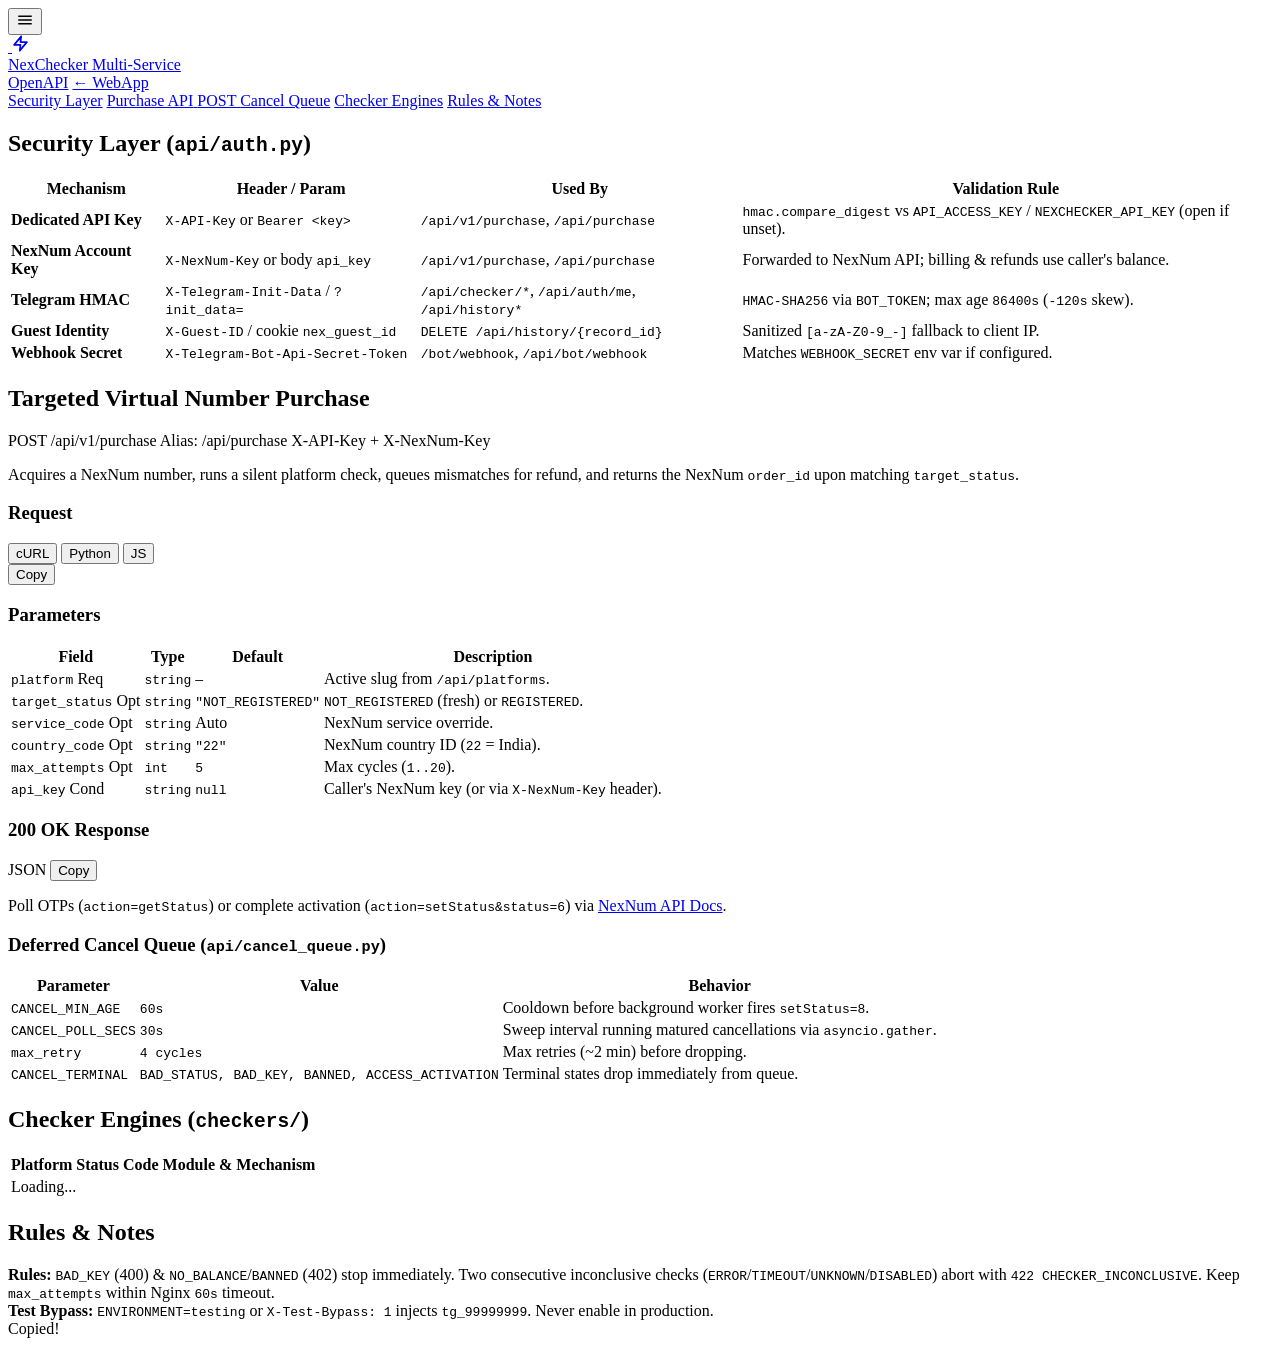
==== web/api-docs.html @ db2b2bd8 "chore(docs-ui): bump asset cache version for line-numbered nightmode UI" ====
<!DOCTYPE html>
<html lang="en">
<head>
  <meta charset="UTF-8">
  <meta name="viewport" content="width=device-width, initial-scale=1.0, viewport-fit=cover">
  <meta name="theme-color" content="#070709">
  <meta name="description" content="NexChecker API Reference — Authentication, Targeted Purchase API, Checker Engines &amp; Rules.">
  <title>NexChecker — API Docs</title>

  <link rel="preconnect" href="https://fonts.googleapis.com">
  <link rel="preconnect" href="https://fonts.gstatic.com" crossorigin>
  <link href="https://fonts.googleapis.com/css2?family=Inter:wght@400;500;600;700;800&family=JetBrains+Mono:wght@400;600;700&family=Plus+Jakarta+Sans:wght@500;600;700;800&display=swap" rel="stylesheet">

  <script src="https://telegram.org/js/telegram-web-app.js"></script>
  <link rel="stylesheet" href="/static/api-docs.css?v=4.3">
</head>
<body>

  <!-- Minimal Header with Dynamic Cycling Service Logo -->
  <header class="docs-header">
    <div class="header-left">
      <button class="menu-toggle" id="menuToggle" aria-label="Toggle Navigation">
        <svg width="18" height="18" viewBox="0 0 24 24" fill="currentColor" aria-hidden="true">
          <path d="M3 6h18v2H3V6zm0 5h18v2H3v-2zm0 5h18v2H3v-2z"/>
        </svg>
      </button>

      <a href="/api-docs" class="brand-mark" aria-label="NexChecker API Docs">
        <div class="dynamic-logo-frame" id="dynamicLogoFrame">
          <img src="" alt="" id="dynamicLogoImg" class="dynamic-logo-img is-hidden">
          <svg id="dynamicLogoFallback" width="17" height="17" viewBox="0 0 24 24" fill="none" stroke="currentColor" stroke-width="2.4" stroke-linecap="round" stroke-linejoin="round" aria-hidden="true">
            <polygon points="13 2 3 14 12 14 11 22 21 10 12 10 13 2"/>
          </svg>
        </div>
        <div class="brand-copy">
          <span class="brand-title">NexChecker</span>
          <span class="brand-live-service" id="cyclingServiceLabel">Multi-Service</span>
        </div>
      </a>
    </div>

    <div class="header-right">
      <a href="/docs" class="nav-btn" target="_blank" rel="noopener">OpenAPI</a>
      <a href="/" class="nav-btn primary" id="backToAppBtn">← WebApp</a>
    </div>
  </header>

  <div class="sidebar-backdrop" id="sidebarBackdrop"></div>

  <div class="docs-shell">
    <!-- Minimal Sidebar -->
    <aside class="docs-sidebar" id="docsSidebar">
      <nav id="sidebarNav" aria-label="API Sections">
        <a href="#auth" class="nav-link active">Security Layer</a>
        <a href="#ep-purchase" class="nav-link">
          <span>Purchase API</span>
          <span class="method-tag">POST</span>
        </a>
        <a href="#cancel-queue" class="nav-link">Cancel Queue</a>
        <a href="#engines-matrix" class="nav-link">Checker Engines</a>
        <a href="#rules" class="nav-link">Rules &amp; Notes</a>
      </nav>
    </aside>

    <!-- Focused API Reference -->
    <main class="docs-main">

      <!-- ══ 1. SECURITY LAYER ══════════════════════════════════════════════ -->
      <section class="doc-section" id="auth">
        <h2 class="sec-h2">Security Layer (<code>api/auth.py</code>)</h2>
        <div class="table-wrap">
          <table class="doc-table">
            <thead>
              <tr>
                <th>Mechanism</th>
                <th>Header / Param</th>
                <th>Used By</th>
                <th>Validation Rule</th>
              </tr>
            </thead>
            <tbody>
              <tr>
                <td><strong>Dedicated API Key</strong></td>
                <td><code>X-API-Key</code> or <code>Bearer &lt;key&gt;</code></td>
                <td><code>/api/v1/purchase</code>, <code>/api/purchase</code></td>
                <td><code>hmac.compare_digest</code> vs <code>API_ACCESS_KEY</code> / <code>NEXCHECKER_API_KEY</code> (open if unset).</td>
              </tr>
              <tr>
                <td><strong>NexNum Account Key</strong></td>
                <td><code>X-NexNum-Key</code> or body <code>api_key</code></td>
                <td><code>/api/v1/purchase</code>, <code>/api/purchase</code></td>
                <td>Forwarded to NexNum API; billing &amp; refunds use caller's balance.</td>
              </tr>
              <tr>
                <td><strong>Telegram HMAC</strong></td>
                <td><code>X-Telegram-Init-Data</code> / <code>?init_data=</code></td>
                <td><code>/api/checker/*</code>, <code>/api/auth/me</code>, <code>/api/history*</code></td>
                <td><code>HMAC-SHA256</code> via <code>BOT_TOKEN</code>; max age <code>86400s</code> (<code>-120s</code> skew).</td>
              </tr>
              <tr>
                <td><strong>Guest Identity</strong></td>
                <td><code>X-Guest-ID</code> / cookie <code>nex_guest_id</code></td>
                <td><code>DELETE /api/history/{record_id}</code></td>
                <td>Sanitized <code>[a-zA-Z0-9_-]</code> fallback to client IP.</td>
              </tr>
              <tr>
                <td><strong>Webhook Secret</strong></td>
                <td><code>X-Telegram-Bot-Api-Secret-Token</code></td>
                <td><code>/bot/webhook</code>, <code>/api/bot/webhook</code></td>
                <td>Matches <code>WEBHOOK_SECRET</code> env var if configured.</td>
              </tr>
            </tbody>
          </table>
        </div>
      </section>

      <!-- ══ 2. PURCHASE & NEXNUM INTEGRATION ═══════════════════════════════ -->
      <section class="doc-section" id="ep-purchase">
        <h2 class="sec-h2">Targeted Virtual Number Purchase</h2>

        <div class="endpoint-card">
          <div class="endpoint-head">
            <div class="endpoint-path-wrap">
              <span class="http-badge">POST</span>
              <span class="endpoint-path">/api/v1/purchase</span>
              <span class="opt-pill">Alias: /api/purchase</span>
              <span class="auth-badge apikey">X-API-Key + X-NexNum-Key</span>
            </div>
          </div>

          <div class="endpoint-body">
            <p class="desc">
              Acquires a NexNum number, runs a silent platform check, queues mismatches for refund, and returns the NexNum <code>order_id</code> upon matching <code>target_status</code>.
            </p>

            <h3 class="sub-h3">Request</h3>
            <div class="code-block">
              <div class="code-head">
                <div class="code-tabs">
                  <button type="button" class="code-tab active" data-lang="curl">cURL</button>
                  <button type="button" class="code-tab" data-lang="python">Python</button>
                  <button type="button" class="code-tab" data-lang="js">JS</button>
                </div>
                <button type="button" class="copy-code-btn" id="copyReqBtn">Copy</button>
              </div>
              <pre id="codePurchaseReq"></pre>
            </div>

            <h3 class="sub-h3">Parameters</h3>
            <div class="table-wrap">
              <table class="doc-table">
                <thead><tr><th>Field</th><th>Type</th><th>Default</th><th>Description</th></tr></thead>
                <tbody>
                  <tr>
                    <td><code>platform</code> <span class="req-pill">Req</span></td>
                    <td><code>string</code></td>
                    <td><code id="docDefaultPlatform">—</code></td>
                    <td id="docPlatformListDesc">Active slug from <code>/api/platforms</code>.</td>
                  </tr>
                  <tr>
                    <td><code>target_status</code> <span class="opt-pill">Opt</span></td>
                    <td><code>string</code></td>
                    <td><code>"NOT_REGISTERED"</code></td>
                    <td><code>NOT_REGISTERED</code> (fresh) or <code>REGISTERED</code>.</td>
                  </tr>
                  <tr>
                    <td><code>service_code</code> <span class="opt-pill">Opt</span></td>
                    <td><code>string</code></td>
                    <td>Auto</td>
                    <td id="docServiceMapDesc">NexNum service override.</td>
                  </tr>
                  <tr>
                    <td><code>country_code</code> <span class="opt-pill">Opt</span></td>
                    <td><code>string</code></td>
                    <td><code>"22"</code></td>
                    <td>NexNum country ID (<code>22</code> = India).</td>
                  </tr>
                  <tr>
                    <td><code>max_attempts</code> <span class="opt-pill">Opt</span></td>
                    <td><code>int</code></td>
                    <td><code>5</code></td>
                    <td>Max cycles (<code>1..20</code>).</td>
                  </tr>
                  <tr>
                    <td><code>api_key</code> <span class="opt-pill">Cond</span></td>
                    <td><code>string</code></td>
                    <td><code>null</code></td>
                    <td>Caller's NexNum key (or via <code>X-NexNum-Key</code> header).</td>
                  </tr>
                </tbody>
              </table>
            </div>

            <h3 class="sub-h3">200 OK Response</h3>
            <div class="code-block">
              <div class="code-head">
                <span>JSON</span>
                <button type="button" class="copy-code-btn" data-copy-target="codePurchaseOk">Copy</button>
              </div>
              <pre id="codePurchaseOk"></pre>
            </div>
            <p class="desc">
              Poll OTPs (<code>action=getStatus</code>) or complete activation (<code>action=setStatus&amp;status=6</code>) via <a href="https://nexnum.in/en/api-docs" target="_blank" rel="noopener">NexNum API Docs</a>.
            </p>
          </div>
        </div>

        <h3 class="sub-h3" id="cancel-queue">Deferred Cancel Queue (<code>api/cancel_queue.py</code>)</h3>
        <div class="table-wrap">
          <table class="doc-table">
            <thead><tr><th>Parameter</th><th>Value</th><th>Behavior</th></tr></thead>
            <tbody>
              <tr><td><code>CANCEL_MIN_AGE</code></td><td><code>60s</code></td><td>Cooldown before background worker fires <code>setStatus=8</code>.</td></tr>
              <tr><td><code>CANCEL_POLL_SECS</code></td><td><code>30s</code></td><td>Sweep interval running matured cancellations via <code>asyncio.gather</code>.</td></tr>
              <tr><td><code>max_retry</code></td><td><code>4 cycles</code></td><td>Max retries (~2 min) before dropping.</td></tr>
              <tr><td><code>CANCEL_TERMINAL</code></td><td><code>BAD_STATUS, BAD_KEY, BANNED, ACCESS_ACTIVATION</code></td><td>Terminal states drop immediately from queue.</td></tr>
            </tbody>
          </table>
        </div>
      </section>

      <!-- ══ 3. DYNAMIC PLATFORM CHECKER ENGINES ════════════════════════════ -->
      <section class="doc-section" id="engines-matrix">
        <h2 class="sec-h2">Checker Engines (<code>checkers/</code>)</h2>
        <div class="table-wrap">
          <table class="doc-table">
            <thead>
              <tr>
                <th>Platform</th>
                <th>Status</th>
                <th>Code</th>
                <th>Module &amp; Mechanism</th>
              </tr>
            </thead>
            <tbody id="enginesTableBody">
              <tr><td colspan="4" style="color:var(--text-muted);">Loading...</td></tr>
            </tbody>
          </table>
        </div>
      </section>

      <!-- ══ 4. RULES & NOTES ══════════════════════════════════════════════ -->
      <section class="doc-section" id="rules">
        <h2 class="sec-h2">Rules &amp; Notes</h2>
        <div class="callout warn">
          <strong>Rules:</strong> <code>BAD_KEY</code> (400) &amp; <code>NO_BALANCE</code>/<code>BANNED</code> (402) stop immediately. Two consecutive inconclusive checks (<code>ERROR</code>/<code>TIMEOUT</code>/<code>UNKNOWN</code>/<code>DISABLED</code>) abort with <code>422 CHECKER_INCONCLUSIVE</code>. Keep <code>max_attempts</code> within Nginx <code>60s</code> timeout.
        </div>
        <div class="callout info">
          <strong>Test Bypass:</strong> <code>ENVIRONMENT=testing</code> or <code>X-Test-Bypass: 1</code> injects <code>tg_99999999</code>. Never enable in production.
        </div>
      </section>

    </main>
  </div>

  <div class="toast" id="docsToast">Copied!</div>

  <script src="/static/api-docs.js?v=4.3"></script>
</body>
</html>
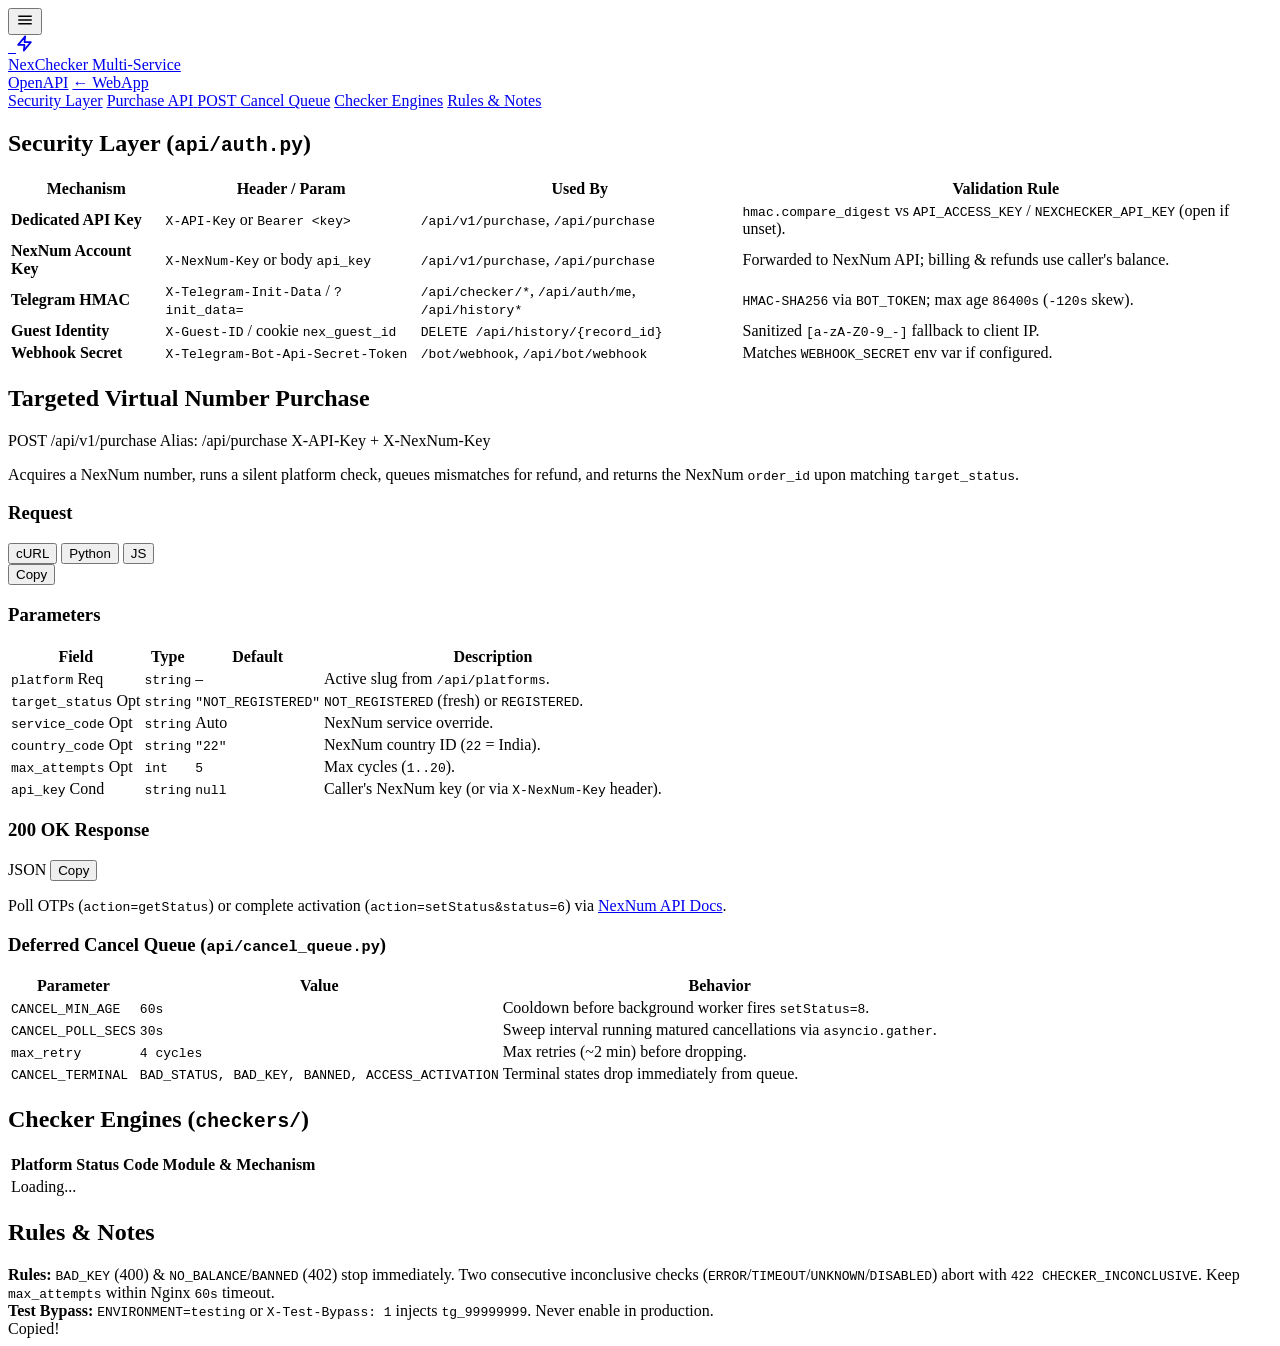
==== commit 54517fe6: "feat(api-docs): add dual-stage brand logo markup and label slot" ====
--- a/web/api-docs.html
+++ b/web/api-docs.html
@@ -12,7 +12,7 @@
   <link href="https://fonts.googleapis.com/css2?family=Inter:wght@400;500;600;700;800&family=JetBrains+Mono:wght@400;600;700&family=Plus+Jakarta+Sans:wght@500;600;700;800&display=swap" rel="stylesheet">
 
   <script src="https://telegram.org/js/telegram-web-app.js"></script>
-  <link rel="stylesheet" href="/static/api-docs.css?v=4.3">
+  <link rel="stylesheet" href="/static/api-docs.css?v=4.4">
 </head>
 <body>
 
@@ -28,13 +28,17 @@
       <a href="/api-docs" class="brand-mark" aria-label="NexChecker API Docs">
         <div class="dynamic-logo-frame" id="dynamicLogoFrame">
           <img src="" alt="" id="dynamicLogoImg" class="dynamic-logo-img is-hidden">
+          <img src="" alt="" id="dynamicLogoImgStage" class="dynamic-logo-img is-hidden" aria-hidden="true">
+          <span class="logo-dissolve-flash" id="logoDissolveFlash" aria-hidden="true"></span>
           <svg id="dynamicLogoFallback" width="17" height="17" viewBox="0 0 24 24" fill="none" stroke="currentColor" stroke-width="2.4" stroke-linecap="round" stroke-linejoin="round" aria-hidden="true">
             <polygon points="13 2 3 14 12 14 11 22 21 10 12 10 13 2"/>
           </svg>
         </div>
         <div class="brand-copy">
           <span class="brand-title">NexChecker</span>
-          <span class="brand-live-service" id="cyclingServiceLabel">Multi-Service</span>
+          <span class="brand-label-slot">
+            <span class="brand-live-service" id="cyclingServiceLabel">Multi-Service</span>
+          </span>
         </div>
       </a>
     </div>
@@ -255,6 +259,6 @@
 
   <div class="toast" id="docsToast">Copied!</div>
 
-  <script src="/static/api-docs.js?v=4.3"></script>
+  <script src="/static/api-docs.js?v=4.4"></script>
 </body>
 </html>
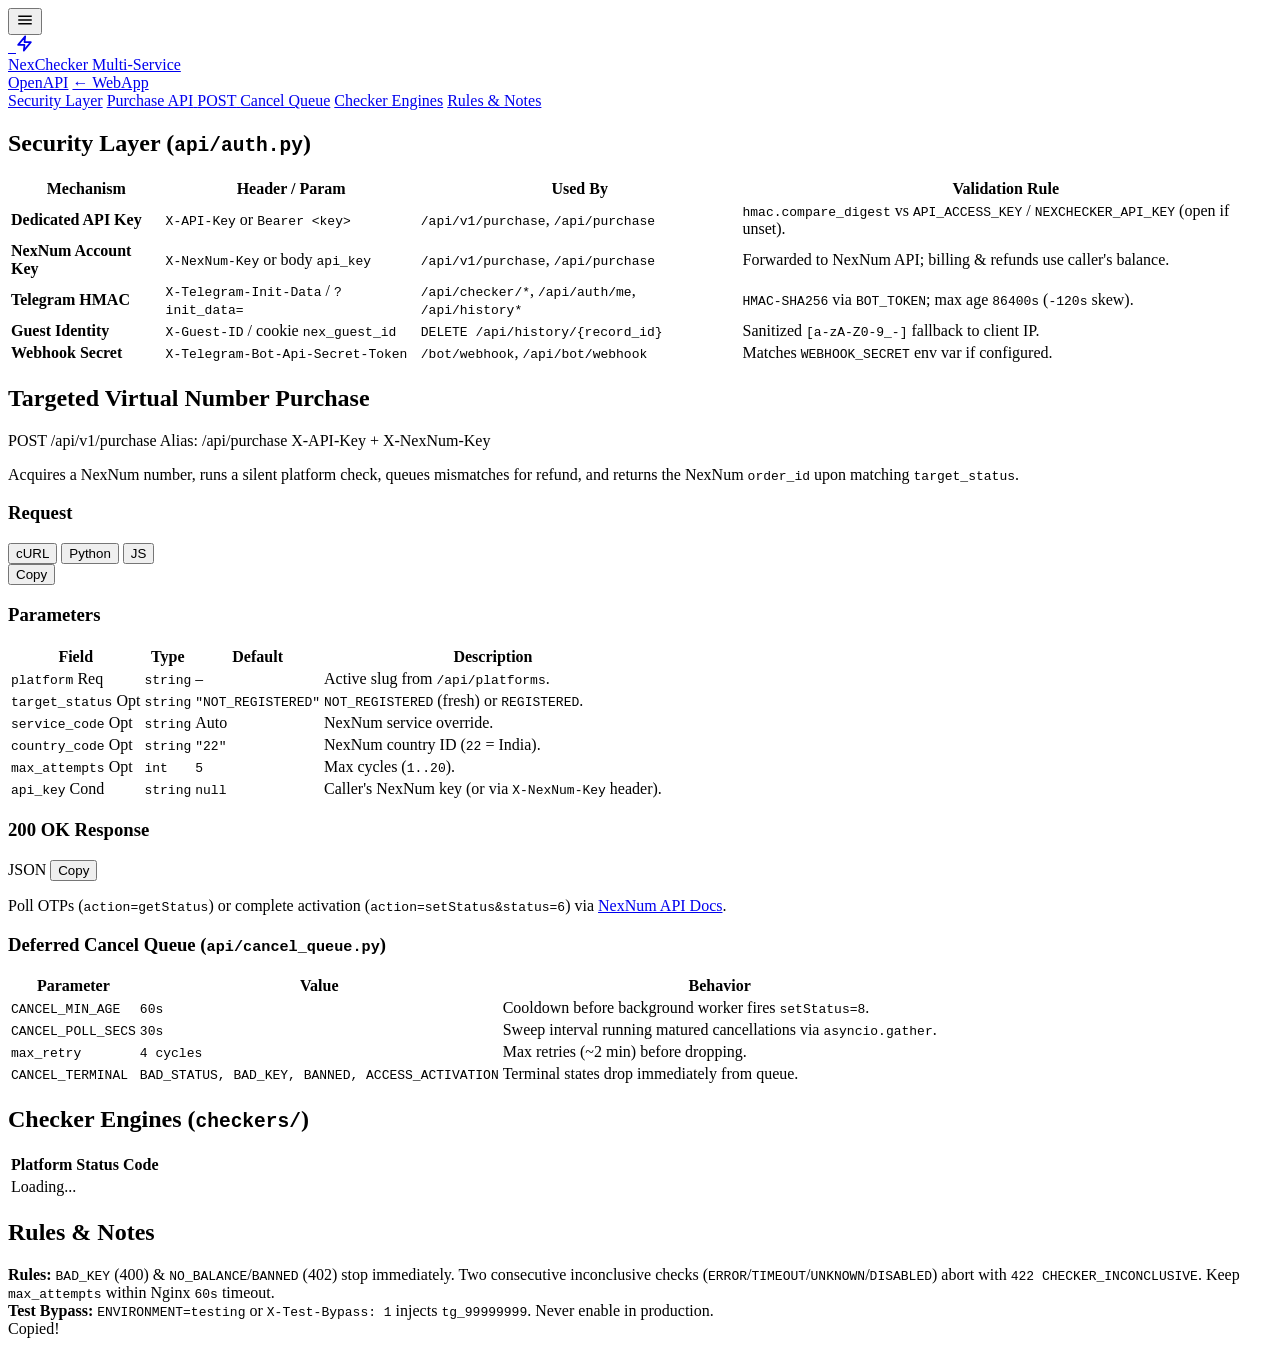
==== commit 15c1d011: "refactor(api-docs): remove Module & Mechanism column from engines table" ====
--- a/web/api-docs.html
+++ b/web/api-docs.html
@@ -233,11 +233,10 @@
                 <th>Platform</th>
                 <th>Status</th>
                 <th>Code</th>
-                <th>Module &amp; Mechanism</th>
               </tr>
             </thead>
             <tbody id="enginesTableBody">
-              <tr><td colspan="4" style="color:var(--text-muted);">Loading...</td></tr>
+              <tr><td colspan="3" style="color:var(--text-muted);">Loading...</td></tr>
             </tbody>
           </table>
         </div>
@@ -259,6 +258,6 @@
 
   <div class="toast" id="docsToast">Copied!</div>
 
-  <script src="/static/api-docs.js?v=4.4"></script>
+  <script src="/static/api-docs.js?v=4.5"></script>
 </body>
 </html>
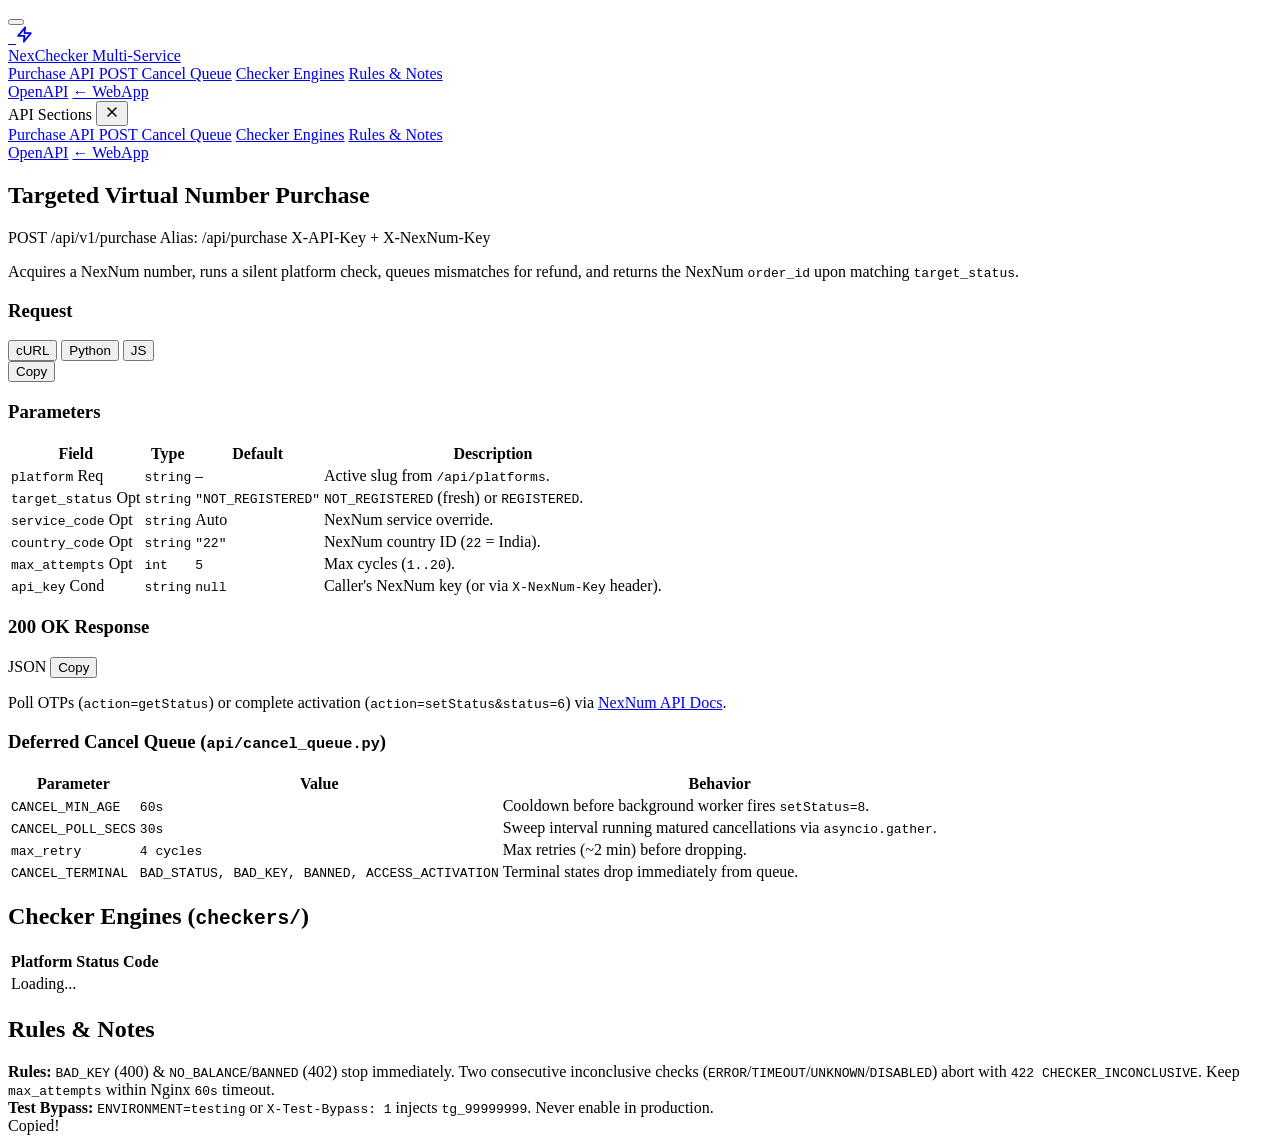
==== commit 54cccf27: "refactor(api-docs): remove Security Layer section and add full-width header with top-nav and drawer" ====
--- a/web/api-docs.html
+++ b/web/api-docs.html
@@ -4,7 +4,7 @@
   <meta charset="UTF-8">
   <meta name="viewport" content="width=device-width, initial-scale=1.0, viewport-fit=cover">
   <meta name="theme-color" content="#070709">
-  <meta name="description" content="NexChecker API Reference — Authentication, Targeted Purchase API, Checker Engines &amp; Rules.">
+  <meta name="description" content="NexChecker API Reference — Targeted Purchase API, Cancel Queue, Checker Engines &amp; Rules.">
   <title>NexChecker — API Docs</title>
 
   <link rel="preconnect" href="https://fonts.googleapis.com">
@@ -12,24 +12,25 @@
   <link href="https://fonts.googleapis.com/css2?family=Inter:wght@400;500;600;700;800&family=JetBrains+Mono:wght@400;600;700&family=Plus+Jakarta+Sans:wght@500;600;700;800&display=swap" rel="stylesheet">
 
   <script src="https://telegram.org/js/telegram-web-app.js"></script>
-  <link rel="stylesheet" href="/static/api-docs.css?v=4.4">
+  <link rel="stylesheet" href="/static/api-docs.css?v=4.7">
 </head>
 <body>
 
-  <!-- Minimal Header with Dynamic Cycling Service Logo -->
+  <!-- Full-Width Fixed Header with Navigation & Dynamic Service Logo -->
   <header class="docs-header">
     <div class="header-left">
-      <button class="menu-toggle" id="menuToggle" aria-label="Toggle Navigation">
-        <svg width="18" height="18" viewBox="0 0 24 24" fill="currentColor" aria-hidden="true">
-          <path d="M3 6h18v2H3V6zm0 5h18v2H3v-2zm0 5h18v2H3v-2z"/>
-        </svg>
+      <button type="button" class="menu-toggle" id="menuToggle" aria-label="Toggle Navigation" aria-controls="docsSidebar" aria-expanded="false">
+        <span class="hamburger-box" aria-hidden="true">
+          <span class="hamburger-line"></span>
+          <span class="hamburger-line"></span>
+          <span class="hamburger-line"></span>
+        </span>
       </button>
 
       <a href="/api-docs" class="brand-mark" aria-label="NexChecker API Docs">
         <div class="dynamic-logo-frame" id="dynamicLogoFrame">
           <img src="" alt="" id="dynamicLogoImg" class="dynamic-logo-img is-hidden">
           <img src="" alt="" id="dynamicLogoImgStage" class="dynamic-logo-img is-hidden" aria-hidden="true">
-          <span class="logo-dissolve-flash" id="logoDissolveFlash" aria-hidden="true"></span>
           <svg id="dynamicLogoFallback" width="17" height="17" viewBox="0 0 24 24" fill="none" stroke="currentColor" stroke-width="2.4" stroke-linecap="round" stroke-linejoin="round" aria-hidden="true">
             <polygon points="13 2 3 14 12 14 11 22 21 10 12 10 13 2"/>
           </svg>
@@ -43,82 +44,56 @@
       </a>
     </div>
 
+    <nav class="top-nav" id="topNav" aria-label="API Sections">
+      <a href="#ep-purchase" class="nav-link active">
+        <span>Purchase API</span>
+        <span class="method-tag">POST</span>
+      </a>
+      <a href="#cancel-queue" class="nav-link">Cancel Queue</a>
+      <a href="#engines-matrix" class="nav-link">Checker Engines</a>
+      <a href="#rules" class="nav-link">Rules &amp; Notes</a>
+    </nav>
+
     <div class="header-right">
       <a href="/docs" class="nav-btn" target="_blank" rel="noopener">OpenAPI</a>
       <a href="/" class="nav-btn primary" id="backToAppBtn">← WebApp</a>
     </div>
   </header>
 
-  <div class="sidebar-backdrop" id="sidebarBackdrop"></div>
+  <div class="sidebar-backdrop" id="sidebarBackdrop" aria-hidden="true"></div>
+
+  <!-- Fixed Responsive Hamburger Drawer -->
+  <aside class="docs-sidebar" id="docsSidebar" aria-label="Navigation Drawer">
+    <div class="drawer-head">
+      <span class="drawer-kicker">API Sections</span>
+      <button type="button" class="drawer-close" id="drawerCloseBtn" aria-label="Close Navigation">
+        <svg width="16" height="16" viewBox="0 0 24 24" fill="none" stroke="currentColor" stroke-width="2.2" stroke-linecap="round" aria-hidden="true">
+          <path d="M18 6L6 18M6 6l12 12"/>
+        </svg>
+      </button>
+    </div>
+
+    <nav id="sidebarNav" aria-label="API Sections">
+      <a href="#ep-purchase" class="nav-link active">
+        <span>Purchase API</span>
+        <span class="method-tag">POST</span>
+      </a>
+      <a href="#cancel-queue" class="nav-link">Cancel Queue</a>
+      <a href="#engines-matrix" class="nav-link">Checker Engines</a>
+      <a href="#rules" class="nav-link">Rules &amp; Notes</a>
+    </nav>
+
+    <div class="drawer-footer">
+      <a href="/docs" class="nav-btn" target="_blank" rel="noopener">OpenAPI</a>
+      <a href="/" class="nav-btn primary">← WebApp</a>
+    </div>
+  </aside>
 
   <div class="docs-shell">
-    <!-- Minimal Sidebar -->
-    <aside class="docs-sidebar" id="docsSidebar">
-      <nav id="sidebarNav" aria-label="API Sections">
-        <a href="#auth" class="nav-link active">Security Layer</a>
-        <a href="#ep-purchase" class="nav-link">
-          <span>Purchase API</span>
-          <span class="method-tag">POST</span>
-        </a>
-        <a href="#cancel-queue" class="nav-link">Cancel Queue</a>
-        <a href="#engines-matrix" class="nav-link">Checker Engines</a>
-        <a href="#rules" class="nav-link">Rules &amp; Notes</a>
-      </nav>
-    </aside>
-
     <!-- Focused API Reference -->
     <main class="docs-main">
 
-      <!-- ══ 1. SECURITY LAYER ══════════════════════════════════════════════ -->
-      <section class="doc-section" id="auth">
-        <h2 class="sec-h2">Security Layer (<code>api/auth.py</code>)</h2>
-        <div class="table-wrap">
-          <table class="doc-table">
-            <thead>
-              <tr>
-                <th>Mechanism</th>
-                <th>Header / Param</th>
-                <th>Used By</th>
-                <th>Validation Rule</th>
-              </tr>
-            </thead>
-            <tbody>
-              <tr>
-                <td><strong>Dedicated API Key</strong></td>
-                <td><code>X-API-Key</code> or <code>Bearer &lt;key&gt;</code></td>
-                <td><code>/api/v1/purchase</code>, <code>/api/purchase</code></td>
-                <td><code>hmac.compare_digest</code> vs <code>API_ACCESS_KEY</code> / <code>NEXCHECKER_API_KEY</code> (open if unset).</td>
-              </tr>
-              <tr>
-                <td><strong>NexNum Account Key</strong></td>
-                <td><code>X-NexNum-Key</code> or body <code>api_key</code></td>
-                <td><code>/api/v1/purchase</code>, <code>/api/purchase</code></td>
-                <td>Forwarded to NexNum API; billing &amp; refunds use caller's balance.</td>
-              </tr>
-              <tr>
-                <td><strong>Telegram HMAC</strong></td>
-                <td><code>X-Telegram-Init-Data</code> / <code>?init_data=</code></td>
-                <td><code>/api/checker/*</code>, <code>/api/auth/me</code>, <code>/api/history*</code></td>
-                <td><code>HMAC-SHA256</code> via <code>BOT_TOKEN</code>; max age <code>86400s</code> (<code>-120s</code> skew).</td>
-              </tr>
-              <tr>
-                <td><strong>Guest Identity</strong></td>
-                <td><code>X-Guest-ID</code> / cookie <code>nex_guest_id</code></td>
-                <td><code>DELETE /api/history/{record_id}</code></td>
-                <td>Sanitized <code>[a-zA-Z0-9_-]</code> fallback to client IP.</td>
-              </tr>
-              <tr>
-                <td><strong>Webhook Secret</strong></td>
-                <td><code>X-Telegram-Bot-Api-Secret-Token</code></td>
-                <td><code>/bot/webhook</code>, <code>/api/bot/webhook</code></td>
-                <td>Matches <code>WEBHOOK_SECRET</code> env var if configured.</td>
-              </tr>
-            </tbody>
-          </table>
-        </div>
-      </section>
-
-      <!-- ══ 2. PURCHASE & NEXNUM INTEGRATION ═══════════════════════════════ -->
+      <!-- ══ 1. PURCHASE & NEXNUM INTEGRATION ═══════════════════════════════ -->
       <section class="doc-section" id="ep-purchase">
         <h2 class="sec-h2">Targeted Virtual Number Purchase</h2>
 
@@ -258,6 +233,6 @@
 
   <div class="toast" id="docsToast">Copied!</div>
 
-  <script src="/static/api-docs.js?v=4.5"></script>
+  <script src="/static/api-docs.js?v=4.7"></script>
 </body>
 </html>
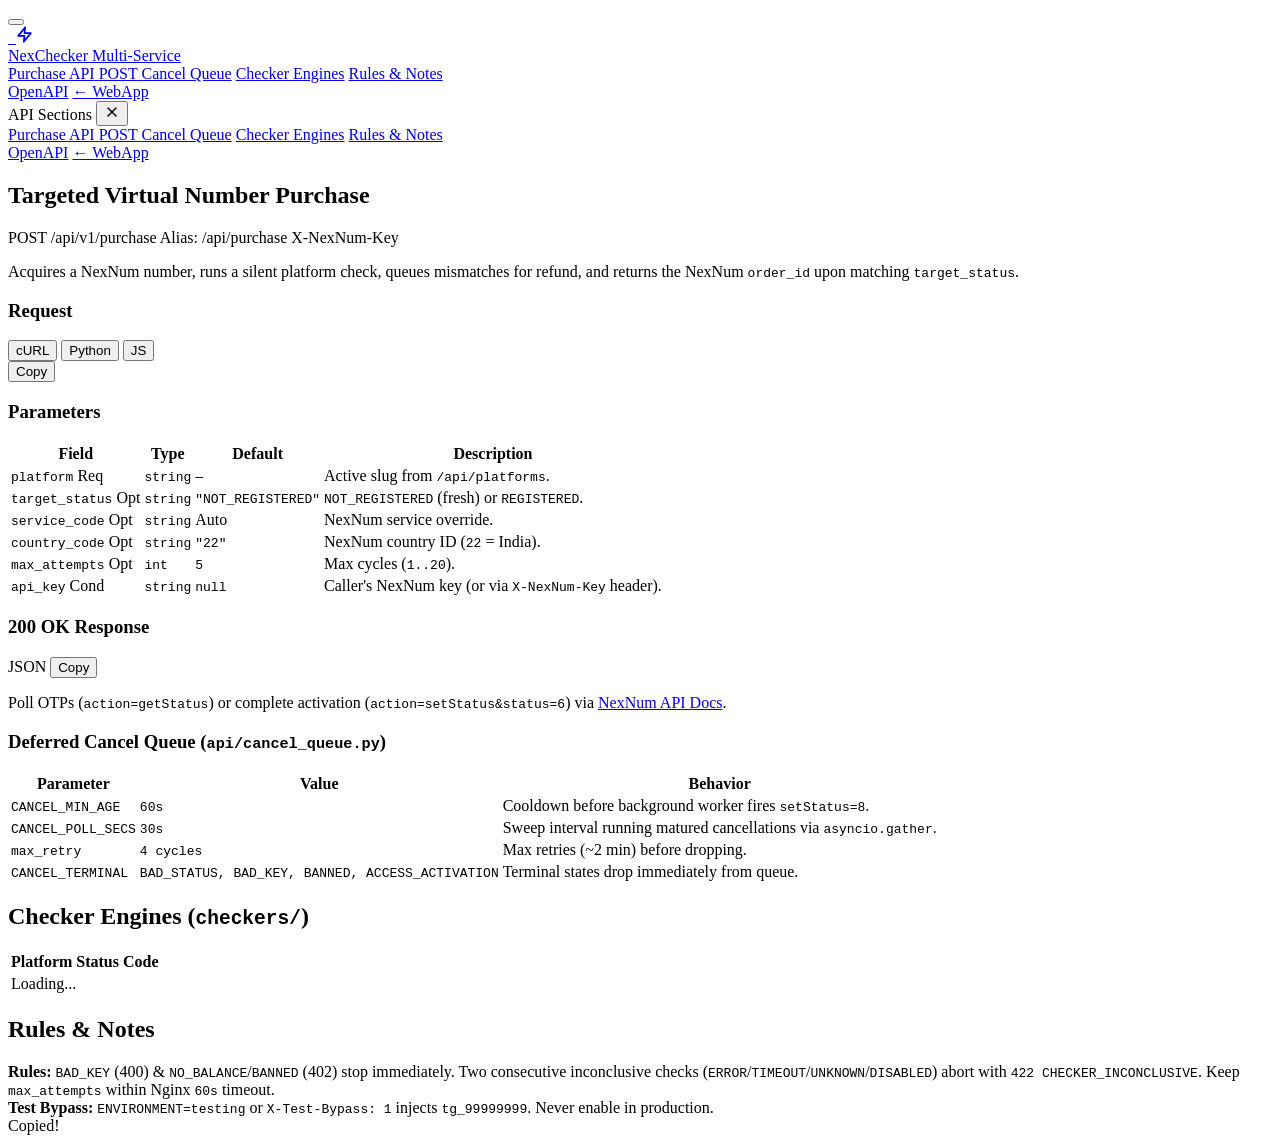
==== commit 10405b32: "refactor(api-docs): show X-NexNum-Key badge only and bump script version" ====
--- a/web/api-docs.html
+++ b/web/api-docs.html
@@ -12,7 +12,7 @@
   <link href="https://fonts.googleapis.com/css2?family=Inter:wght@400;500;600;700;800&family=JetBrains+Mono:wght@400;600;700&family=Plus+Jakarta+Sans:wght@500;600;700;800&display=swap" rel="stylesheet">
 
   <script src="https://telegram.org/js/telegram-web-app.js"></script>
-  <link rel="stylesheet" href="/static/api-docs.css?v=4.7">
+  <link rel="stylesheet" href="/static/api-docs.css?v=4.8">
 </head>
 <body>
 
@@ -31,6 +31,7 @@
         <div class="dynamic-logo-frame" id="dynamicLogoFrame">
           <img src="" alt="" id="dynamicLogoImg" class="dynamic-logo-img is-hidden">
           <img src="" alt="" id="dynamicLogoImgStage" class="dynamic-logo-img is-hidden" aria-hidden="true">
+          <span class="logo-dissolve-flash" id="logoDissolveFlash" aria-hidden="true"></span>
           <svg id="dynamicLogoFallback" width="17" height="17" viewBox="0 0 24 24" fill="none" stroke="currentColor" stroke-width="2.4" stroke-linecap="round" stroke-linejoin="round" aria-hidden="true">
             <polygon points="13 2 3 14 12 14 11 22 21 10 12 10 13 2"/>
           </svg>
@@ -103,7 +104,7 @@
               <span class="http-badge">POST</span>
               <span class="endpoint-path">/api/v1/purchase</span>
               <span class="opt-pill">Alias: /api/purchase</span>
-              <span class="auth-badge apikey">X-API-Key + X-NexNum-Key</span>
+              <span class="auth-badge apikey">X-NexNum-Key</span>
             </div>
           </div>
 
@@ -233,6 +234,6 @@
 
   <div class="toast" id="docsToast">Copied!</div>
 
-  <script src="/static/api-docs.js?v=4.7"></script>
+  <script src="/static/api-docs.js?v=4.9"></script>
 </body>
 </html>
